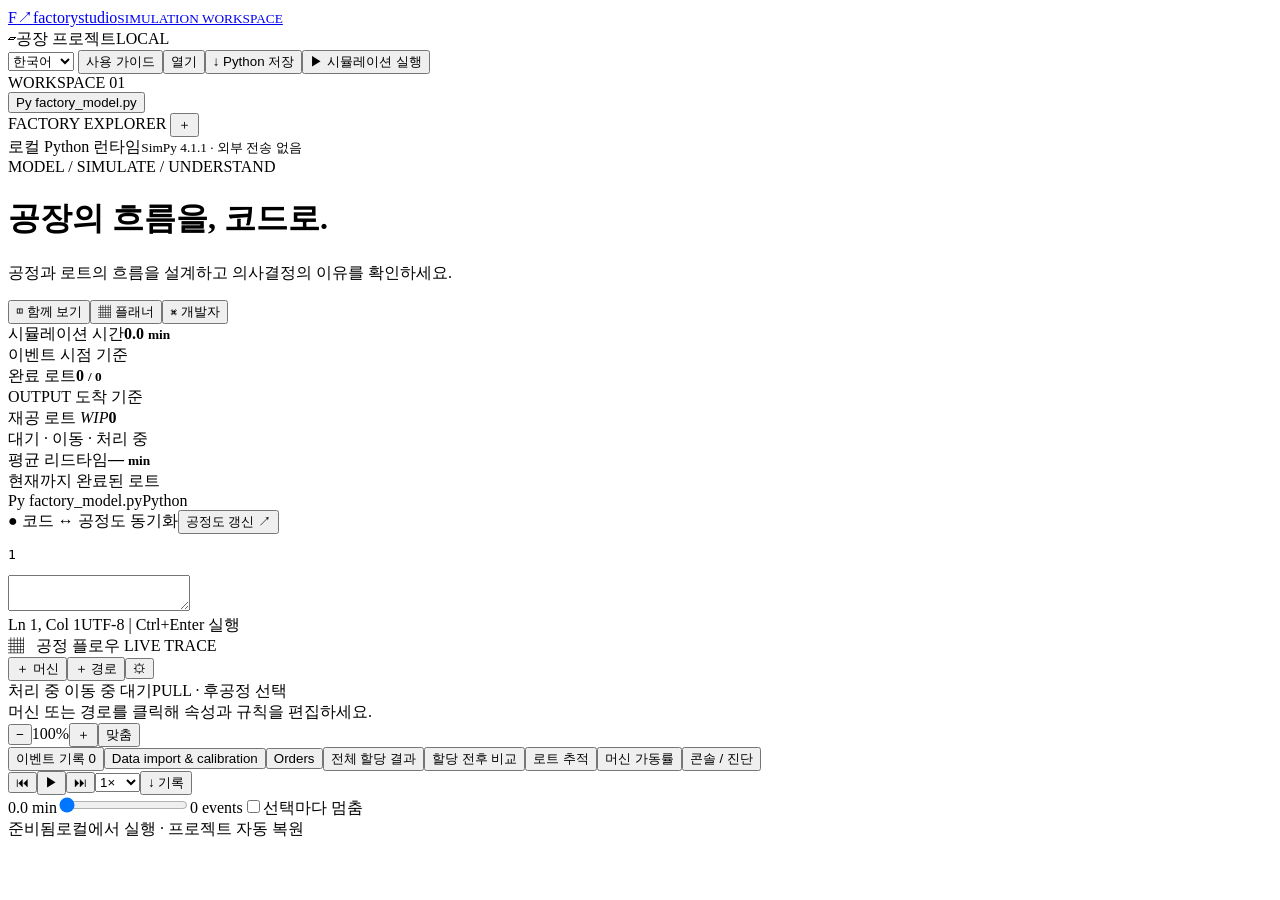
==== web/index.html @ 98c3a2cf "Merge af9ca81ef513175abc78a599cdc5da5376749696 into 3373fd9f7fd97f64b5a0c230c02175dd20cf738f" ====
<!doctype html>
<html lang="ko">
  <head>
    <meta charset="utf-8" />
    <meta name="viewport" content="width=device-width,initial-scale=1" />
    <title>Factory Studio · SimPy IDE</title>
    <link rel="stylesheet" href="/vendor/codemirror/codemirror.css" />
    <link rel="stylesheet" href="/vendor/codemirror/dialog.css" />
    <link rel="stylesheet" href="/vendor/codemirror/show-hint.css" />
    <link rel="stylesheet" href="/style.css" />
    <script src="/vendor/codemirror/codemirror.js" defer></script>
    <script src="/vendor/codemirror/python.js" defer></script>
    <script src="/vendor/codemirror/matchbrackets.js" defer></script>
    <script src="/vendor/codemirror/comment.js" defer></script>
    <script src="/vendor/codemirror/searchcursor.js" defer></script>
    <script src="/vendor/codemirror/dialog.js" defer></script>
    <script src="/vendor/codemirror/search.js" defer></script>
    <script src="/vendor/codemirror/show-hint.js" defer></script>
    <script src="/locales.js" defer></script>
    <script src="/i18n.js" defer></script>
    <script src="/allocation-results.js" defer></script>
    <script src="/order-projection.js" defer></script>
    <script src="/order-ui.js" defer></script>
    <script src="/data-core.js" defer></script>
    <script src="/data-ui.js" defer></script>
    <script src="/app.js" defer></script>
  </head>
  <body>
    <header class="topbar">
      <a class="brand" href="/" aria-label="Factory Studio 홈" data-i18n-aria-label="ui_261"
        ><span class="brand-icon">F<span>↗</span></span
        ><span
          >factory<span class="brand-light">studio</span><small><span data-i18n="simulation_workspace">SIMULATION WORKSPACE</span></small></span
        ></a
      >
      <div class="project-title">
        <span class="folder-icon">▱</span><span id="project-name"><span data-i18n="ui_14">공장 프로젝트</span></span
        ><span class="badge"><span data-i18n="local">LOCAL</span></span>
      </div>
      <nav><select id="language" aria-label="Language"><option value="ko">한국어</option><option value="en">English</option><option value="ja">日本語</option></select>
        <button id="help-button" class="quiet"><span data-i18n="ui_208">사용 가이드</span></button
        ><button id="import-button" class="quiet"><span data-i18n="ui_209">열기</span></button
        ><button id="save-button"><span data-i18n="ui_210">↓ Python 저장</span></button
        ><button id="run-button" class="primary"><span data-i18n="ui_152">▶ 시뮬레이션 실행</span></button>
      </nav>
    </header>
    <div class="workspace">
      <aside class="sidebar">
        <div class="section-label"><span data-i18n="workspace">WORKSPACE</span> <span>01</span></div>
        <button class="file active" id="file-button">
          <span class="py">Py</span> factory_model.py <span id="dirty-dot"></span>
        </button>
        <div class="section-label tree-heading">
          <span data-i18n="explorer">FACTORY EXPLORER</span>
          <button id="add-process" title="공정 추가" data-i18n-title="ui_106" aria-label="공정 추가" data-i18n-aria-label="ui_106">＋</button>
        </div>
        <div id="tree"></div>
        <div class="sidebar-bottom">
          <div class="local-dot"></div>
          <div><span data-i18n="ui_211">로컬 Python 런타임</span><small><span data-i18n="ui_212">SimPy 4.1.1 · 외부 전송 없음</span></small></div>
        </div>
      </aside>
      <main>
        <div class="workspace-heading">
          <div>
            <div class="eyebrow"><span data-i18n="workflow">MODEL / SIMULATE / UNDERSTAND</span></div>
            <h1><span data-i18n="ui_213">공장의 흐름을, 코드로.</span></h1>
            <p><span data-i18n="ui_214">공정과 로트의 흐름을 설계하고 의사결정의 이유를 확인하세요.</span></p>
          </div>
          <div class="view-switch">
            <button data-view="split" class="active"><span data-i18n="ui_215">◫ 함께 보기</span></button
            ><button data-view="planner"><span data-i18n="ui_216">▦ 플래너</span></button
            ><button data-view="developer"><span data-i18n="ui_217">⌘ 개발자</span></button>
          </div>
        </div>
        <div class="metrics">
          <div>
            <span><span data-i18n="ui_218">시뮬레이션 시간</span></span><strong id="metric-time">0.0 <small>min</small></strong>
            <div class="metric-foot"><span data-i18n="ui_219">이벤트 시점 기준</span></div>
          </div>
          <div>
            <span><span data-i18n="ui_220">완료 로트</span></span><strong id="metric-complete">0 <small>/ 0</small></strong>
            <div class="metric-foot"><span data-i18n="ui_221">OUTPUT 도착 기준</span></div>
          </div>
          <div>
            <span><span data-i18n="ui_222">재공 로트 </span><em>WIP</em></span
            ><strong id="metric-wip">0</strong>
            <div class="metric-foot"><span data-i18n="ui_223">대기 · 이동 · 처리 중</span></div>
          </div>
          <div>
            <span><span data-i18n="ui_224">평균 리드타임</span></span><strong id="metric-cycle">— <small>min</small></strong>
            <div class="metric-foot"><span data-i18n="ui_225">현재까지 완료된 로트</span></div>
          </div>
        </div>
        <div class="studio" id="studio">
          <section class="panel editor-panel">
            <div class="panel-header">
              <span><span class="py">Py</span> factory_model.py</span
              ><span class="subtle">Python</span>
            </div>
            <div class="editor-toolbar">
              <span id="sync-status" class="good"><span data-i18n="ui_12">● 코드 ↔ 공정도 동기화</span></span
              ><button id="apply-code" class="quiet"><span data-i18n="ui_226">공정도 갱신 ↗</span></button>
            </div>
            <div class="code-wrap">
              <pre id="line-numbers" aria-hidden="true">1</pre>
              <textarea
                id="code"
                aria-label="Python 코드 편집기" data-i18n-aria-label="ui_158"
                spellcheck="false"
                wrap="off"
              ></textarea>
            </div>
            <div class="editor-footer">
              <span id="cursor-position">Ln 1, Col 1</span
              ><span>UTF-8 <span class="divider">|</span><span data-i18n="ui_227"> Ctrl+Enter 실행</span></span>
            </div>
          </section>
          <section class="panel graph-panel">
            <div class="panel-header">
              <span><span data-i18n="ui_228">▦ &nbsp; 공정 플로우 </span><span class="badge soft"><span data-i18n="live_trace">LIVE TRACE</span></span></span>
              <div>
                <button id="add-machine" class="quiet"><span data-i18n="ui_229">＋ 머신</span></button
                ><button id="add-route" class="quiet"><span data-i18n="ui_230">＋ 경로</span></button
                ><button id="settings-button" title="실행 설정" data-i18n-title="ui_110" aria-label="실행 설정" data-i18n-aria-label="ui_110">⚙</button>
              </div>
            </div>
            <div class="graph-toolbar">
              <span
                ><i class="legend green"></i><span data-i18n="ui_30">처리 중 </span><i class="legend orange"></i><span data-i18n="ui_29">이동 중
                </span><i class="legend gray"></i><span data-i18n="ui_2">대기</span></span
              ><span id="mode-label"><span data-i18n="ui_15">PULL · 후공정 선택</span></span>
            </div>
            <div class="graph-viewport" id="graph-viewport"><div id="graph"></div></div>
            <div class="graph-footer">
              <span id="graph-caption"><span data-i18n="ui_231">머신 또는 경로를 클릭해 속성과 규칙을 편집하세요.</span></span>
              <div>
                <button id="zoom-out" aria-label="축소" data-i18n-aria-label="ui_262">−</button><span id="zoom-label">100%</span
                ><button id="zoom-in" aria-label="확대" data-i18n-aria-label="ui_263">＋</button
                ><button id="zoom-fit"><span data-i18n="ui_232">맞춤</span></button>
              </div>
            </div>
          </section>
        </div>
        <section class="panel trace-panel">
          <div class="trace-top">
            <div class="tabs">
              <button class="active" data-tab="events"><span data-i18n="ui_233">
                이벤트 기록 </span><span id="event-count">0</span></button
              ><button data-tab="data"><span data-i18n="data_title">Data import &amp; calibration</span></button
              ><button data-tab="orders"><span data-i18n="order_title">Orders</span></button
              ><button data-tab="results"><span data-i18n="ui_234">전체 할당 결과</span></button
              ><button data-tab="allocations"><span data-i18n="ui_139">할당 전후 비교</span></button
              ><button data-tab="lots"><span data-i18n="ui_235">로트 추적</span></button
              ><button data-tab="utilization"><span data-i18n="ui_236">머신 가동률</span></button
              ><button data-tab="console"><span data-i18n="ui_237">콘솔 / 진단 </span><span id="diagnostic-count"></span></button>
            </div>
            <div class="playback">
              <button id="rewind-button" title="처음으로" data-i18n-title="ui_264" aria-label="처음으로" data-i18n-aria-label="ui_264">⏮</button
              ><button id="play-button" title="재생 / 일시정지" data-i18n-title="ui_265" aria-label="재생 / 일시정지" data-i18n-aria-label="ui_265">
                ▶</button
              ><button id="step-button" title="다음 이벤트" data-i18n-title="ui_266" aria-label="다음 이벤트" data-i18n-aria-label="ui_266">⏭</button
              ><select id="speed" aria-label="재생 속도" data-i18n-aria-label="ui_267">
                <option value="1">1×</option>
                <option value="4">4×</option>
                <option value="12">12×</option></select
              ><button id="export-trace" class="quiet"><span data-i18n="ui_238">↓ 기록</span></button>
            </div>
          </div>
          <div class="timeline-row">
            <span id="timeline-time">0.0 min</span
            ><input
              type="range"
              id="timeline"
              min="0"
              max="0"
              value="0"
              aria-label="이벤트 타임라인" data-i18n-aria-label="ui_268"
            /><span id="timeline-end">0 events</span
            ><label class="break-control"
              ><input type="checkbox" id="break-decision" /><span data-i18n="ui_239">선택마다 멈춤</span></label
            >
          </div>
          <div id="trace-content"></div>
        </section>
      </main>
      <aside id="inspector" class="inspector" hidden>
        <div class="panel-header">
          <span id="inspector-title"><span data-i18n="ui_65">속성</span></span
          ><button id="close-inspector" aria-label="속성 패널 닫기" data-i18n-aria-label="ui_269">×</button>
        </div>
        <div id="inspector-content"></div>
      </aside>
    </div>
    <footer class="statusbar">
      <span><i class="local-dot"></i><span id="status"><span data-i18n="ui_240">준비됨</span></span></span
      ><span id="runtime-status"><span data-i18n="ui_241">로컬에서 실행 · 프로젝트 자동 복원</span></span>
    </footer>
    <input id="file-input" type="file" accept=".py" hidden />
    <dialog id="help">
      <div class="dialog-header">
        <h2><span data-i18n="ui_242">Factory Studio 시작하기</span></h2>
        <button id="close-help" aria-label="가이드 닫기" data-i18n-aria-label="ui_270">×</button>
      </div>
      <p><span data-i18n="ui_243">개발자는 Python으로, 제조 플래너는 공정도로 같은 모델을 편집합니다.</span></p>
      <ol>
        <li>
          <b><span data-i18n="ui_244">설계:</span></b><span data-i18n="ui_245"> 머신·경로를 클릭해 속성을 수정하세요. MODEL 선언부가 갱신되고 사용자 함수는
          보존됩니다.
        </span></li>
        <li>
          <b><span data-i18n="ui_246">프로그래밍:</span></b><span data-i18n="ui_247"> MODEL은 Python 리터럴로 작성하세요. choose_candidate와 processing_time
          함수에서 상세 로직을 구현합니다. 코드 수정은 공정도에 자동 반영됩니다.
        </span></li>
        <li>
          <b><span data-i18n="ui_248">실행:</span></b><span data-i18n="ui_249"> 실행 버튼 또는 Ctrl+Enter. 실제 SimPy가 로컬 Python에서 실행됩니다. 실행
          중에는 버튼으로 중지할 수 있습니다.
        </span></li>
        <li>
          <b><span data-i18n="ui_250">관찰:</span></b><span data-i18n="ui_251"> 재생·일시정지·다음 이벤트 또는 타임라인으로 기록을 탐색합니다. ‘선택마다
          멈춤’은 의사결정 기록 재생을 멈춥니다.
        </span></li>
        <li>
          <b><span data-i18n="ui_252">이해:</span></b><span data-i18n="ui_253"> 이벤트를 클릭하면 선택 후보와 이유가 표시됩니다. 로트를 선택하면 해당 경로와
          이력만 강조됩니다.
        </span></li>
        <li>
          <b><span data-i18n="ui_254">저장:</span></b><span data-i18n="ui_255"> Ctrl+S로 Python 파일 다운로드. 브라우저에도 자동 저장됩니다. Python 파일을
          열어 이어서 작업하세요.
        </span></li>
      </ol>
      <p>
        <b><span data-i18n="ui_256">모델 의미:</span></b><span data-i18n="ui_257"> 머신 1대는 한 번에 로트 하나를 처리합니다. 연결 경로로 직렬·병렬 구성을
        표현하며, 공정·라인은 머신의 그룹입니다. 경로 우선순위는 낮은 숫자가 먼저입니다. 출력 대기
        공간은 무제한이며, 이동 중 목적지 머신은 예약됩니다.
      </span></p>
      <p>
        <b><span data-i18n="ui_258">실행 범위:</span></b><span data-i18n="ui_259"> 로트 분할·병합·배치 처리와 LLM 연동은 포함하지 않습니다. 재생은 기록된
        제조 이벤트 단위이며 Python 줄 단위 디버거가 아닙니다.
      </span></p>
      <p class="notice"><span data-i18n="ui_260">
        열어 실행한 Python은 이 컴퓨터의 사용자 권한으로 동작합니다. 신뢰하는 파일만 실행하세요.
        초기 설치 이후 인터넷 없이 사용할 수 있습니다.
      </span></p>
    </dialog>
    <div id="toast" role="status" hidden></div>
  </body>
</html>
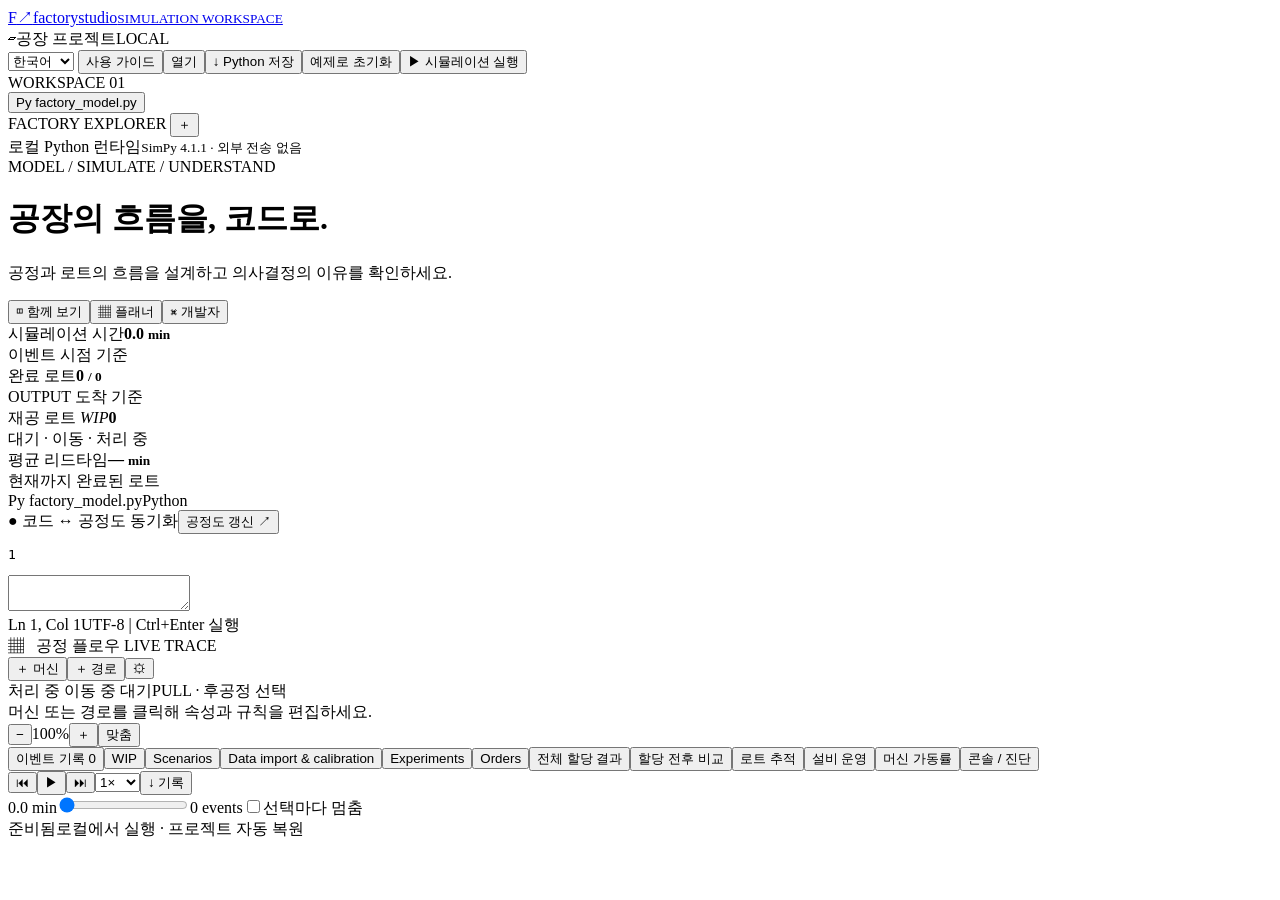
==== commit b63d2209: "Add bounded seeded experiments with uncertainty and portable results" ====
--- a/web/index.html
+++ b/web/index.html
@@ -19,10 +19,18 @@
     <script src="/locales.js" defer></script>
     <script src="/i18n.js" defer></script>
     <script src="/allocation-results.js" defer></script>
+    <script src="/inventory-projection.js" defer></script>
+    <script src="/inventory-ui.js" defer></script>
+    <script src="/browser-runtime.js" defer></script>
     <script src="/order-projection.js" defer></script>
     <script src="/order-ui.js" defer></script>
+    <script src="/operations.js" defer></script>
+    <script src="/scenario-comparison.js" defer></script>
+    <script src="/scenario-ui.js" defer></script>
     <script src="/data-core.js" defer></script>
     <script src="/data-ui.js" defer></script>
+    <script src="/experiment-core.js" defer></script>
+    <script src="/experiment-ui.js" defer></script>
     <script src="/app.js" defer></script>
   </head>
   <body>
@@ -41,6 +49,7 @@
         <button id="help-button" class="quiet"><span data-i18n="ui_208">사용 가이드</span></button
         ><button id="import-button" class="quiet"><span data-i18n="ui_209">열기</span></button
         ><button id="save-button"><span data-i18n="ui_210">↓ Python 저장</span></button
+        ><button id="reset-button"><span data-i18n="public_reset">예제로 초기화</span></button
         ><button id="run-button" class="primary"><span data-i18n="ui_152">▶ 시뮬레이션 실행</span></button>
       </nav>
     </header>
@@ -147,11 +156,15 @@
             <div class="tabs">
               <button class="active" data-tab="events"><span data-i18n="ui_233">
                 이벤트 기록 </span><span id="event-count">0</span></button
+              ><button data-tab="wip"><span data-i18n="wip_title">WIP</span></button
+              ><button data-tab="scenarios"><span data-i18n="sc_title">Scenarios</span></button
               ><button data-tab="data"><span data-i18n="data_title">Data import &amp; calibration</span></button
+              ><button data-tab="experiments"><span data-i18n="ex_title">Experiments</span></button
               ><button data-tab="orders"><span data-i18n="order_title">Orders</span></button
               ><button data-tab="results"><span data-i18n="ui_234">전체 할당 결과</span></button
               ><button data-tab="allocations"><span data-i18n="ui_139">할당 전후 비교</span></button
               ><button data-tab="lots"><span data-i18n="ui_235">로트 추적</span></button
+              ><button data-tab="operations"><span data-i18n="ops_title">설비 운영</span></button
               ><button data-tab="utilization"><span data-i18n="ui_236">머신 가동률</span></button
               ><button data-tab="console"><span data-i18n="ui_237">콘솔 / 진단 </span><span id="diagnostic-count"></span></button>
             </div>
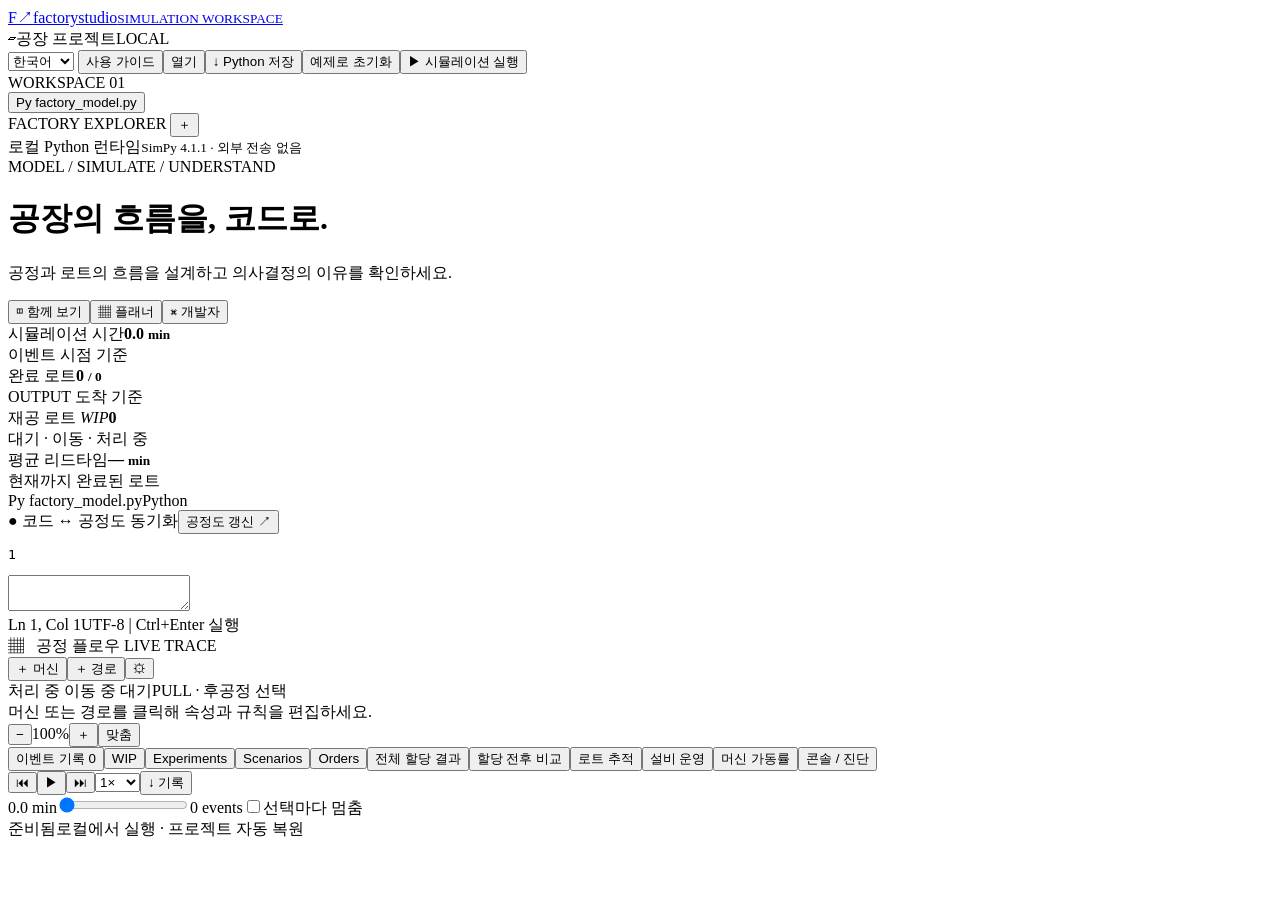
==== commit 07e84931: "Add bounded seeded experiments with uncertainty and portable results" ====
--- a/web/index.html
+++ b/web/index.html
@@ -27,8 +27,6 @@
     <script src="/operations.js" defer></script>
     <script src="/scenario-comparison.js" defer></script>
     <script src="/scenario-ui.js" defer></script>
-    <script src="/data-core.js" defer></script>
-    <script src="/data-ui.js" defer></script>
     <script src="/experiment-core.js" defer></script>
     <script src="/experiment-ui.js" defer></script>
     <script src="/app.js" defer></script>
@@ -157,9 +155,7 @@
               <button class="active" data-tab="events"><span data-i18n="ui_233">
                 이벤트 기록 </span><span id="event-count">0</span></button
               ><button data-tab="wip"><span data-i18n="wip_title">WIP</span></button
-              ><button data-tab="scenarios"><span data-i18n="sc_title">Scenarios</span></button
-              ><button data-tab="data"><span data-i18n="data_title">Data import &amp; calibration</span></button
-              ><button data-tab="experiments"><span data-i18n="ex_title">Experiments</span></button
+              ><button data-tab="experiments"><span data-i18n="ex_title">Experiments</span></button><button data-tab="scenarios"><span data-i18n="sc_title">Scenarios</span></button
               ><button data-tab="orders"><span data-i18n="order_title">Orders</span></button
               ><button data-tab="results"><span data-i18n="ui_234">전체 할당 결과</span></button
               ><button data-tab="allocations"><span data-i18n="ui_139">할당 전후 비교</span></button
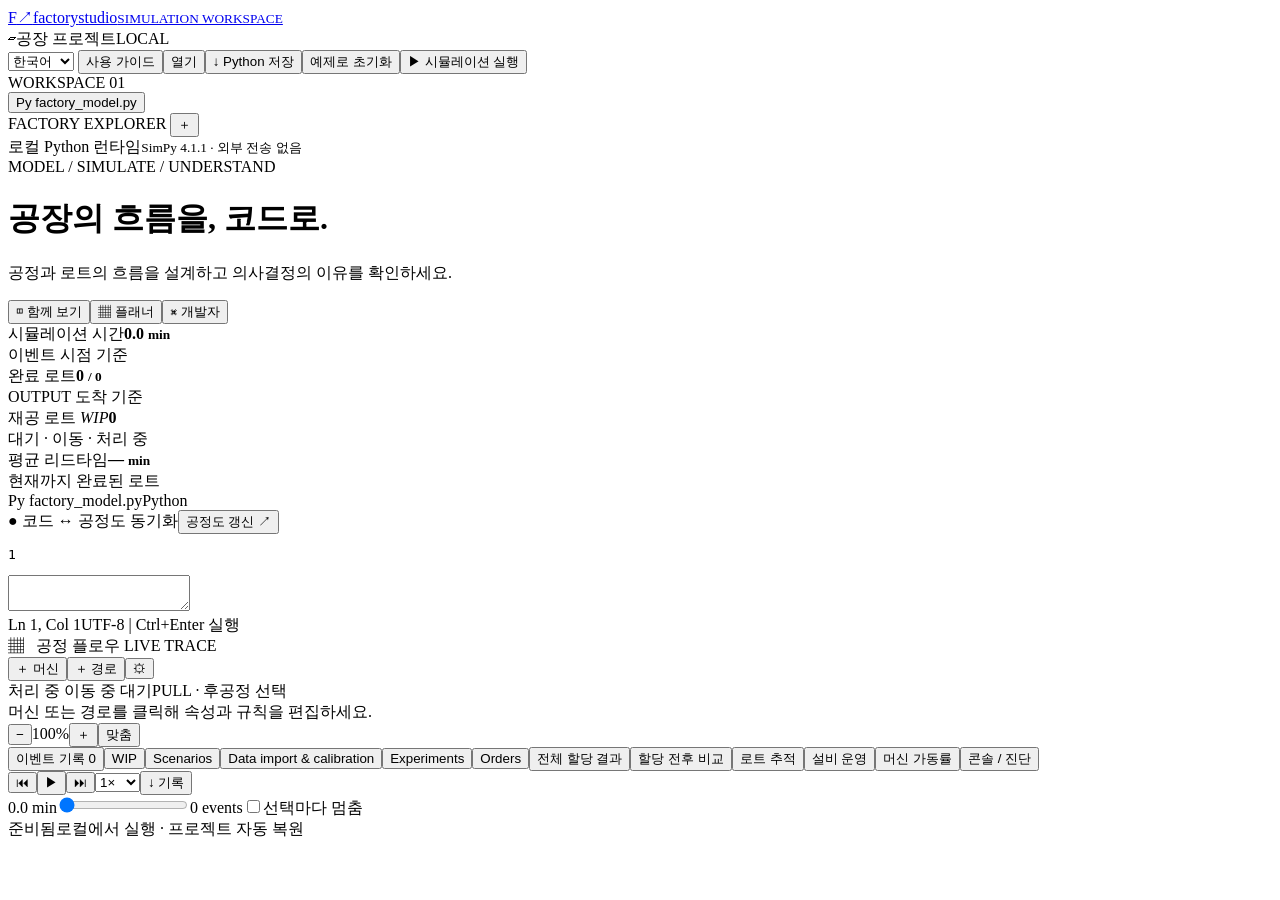
==== commit cb2f1123: "Merge pull request #22 from yunsalmon/feat/persona-operator-prototype Integrate the operator, planne" ====
--- a/web/index.html
+++ b/web/index.html
@@ -27,6 +27,8 @@
     <script src="/operations.js" defer></script>
     <script src="/scenario-comparison.js" defer></script>
     <script src="/scenario-ui.js" defer></script>
+    <script src="/data-core.js" defer></script>
+    <script src="/data-ui.js" defer></script>
     <script src="/experiment-core.js" defer></script>
     <script src="/experiment-ui.js" defer></script>
     <script src="/app.js" defer></script>
@@ -155,7 +157,9 @@
               <button class="active" data-tab="events"><span data-i18n="ui_233">
                 이벤트 기록 </span><span id="event-count">0</span></button
               ><button data-tab="wip"><span data-i18n="wip_title">WIP</span></button
-              ><button data-tab="experiments"><span data-i18n="ex_title">Experiments</span></button><button data-tab="scenarios"><span data-i18n="sc_title">Scenarios</span></button
+              ><button data-tab="scenarios"><span data-i18n="sc_title">Scenarios</span></button
+              ><button data-tab="data"><span data-i18n="data_title">Data import &amp; calibration</span></button
+              ><button data-tab="experiments"><span data-i18n="ex_title">Experiments</span></button
               ><button data-tab="orders"><span data-i18n="order_title">Orders</span></button
               ><button data-tab="results"><span data-i18n="ui_234">전체 할당 결과</span></button
               ><button data-tab="allocations"><span data-i18n="ui_139">할당 전후 비교</span></button
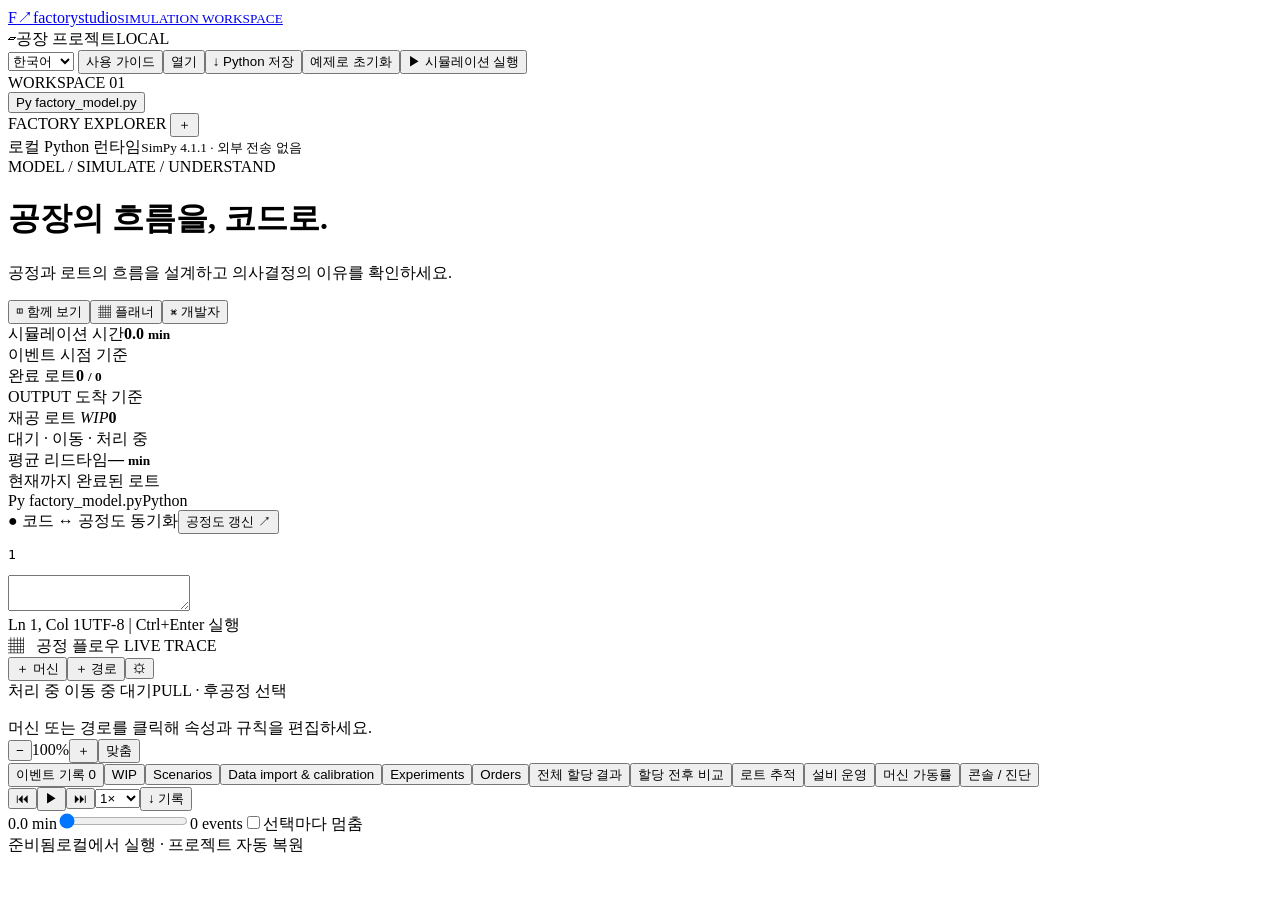
==== commit 0e6d16c7: "Show operational machine states and replay evidence in graph" ====
--- a/web/index.html
+++ b/web/index.html
@@ -25,6 +25,7 @@
     <script src="/order-projection.js" defer></script>
     <script src="/order-ui.js" defer></script>
     <script src="/operations.js" defer></script>
+    <script src="/graph-state.js" defer></script>
     <script src="/scenario-comparison.js" defer></script>
     <script src="/scenario-ui.js" defer></script>
     <script src="/data-core.js" defer></script>
@@ -140,6 +141,7 @@
                 </span><i class="legend gray"></i><span data-i18n="ui_2">대기</span></span
               ><span id="mode-label"><span data-i18n="ui_15">PULL · 후공정 선택</span></span>
             </div>
+            <p id="graph-scope" class="graph-scope" role="status"></p>
             <div class="graph-viewport" id="graph-viewport"><div id="graph"></div></div>
             <div class="graph-footer">
               <span id="graph-caption"><span data-i18n="ui_231">머신 또는 경로를 클릭해 속성과 규칙을 편집하세요.</span></span>
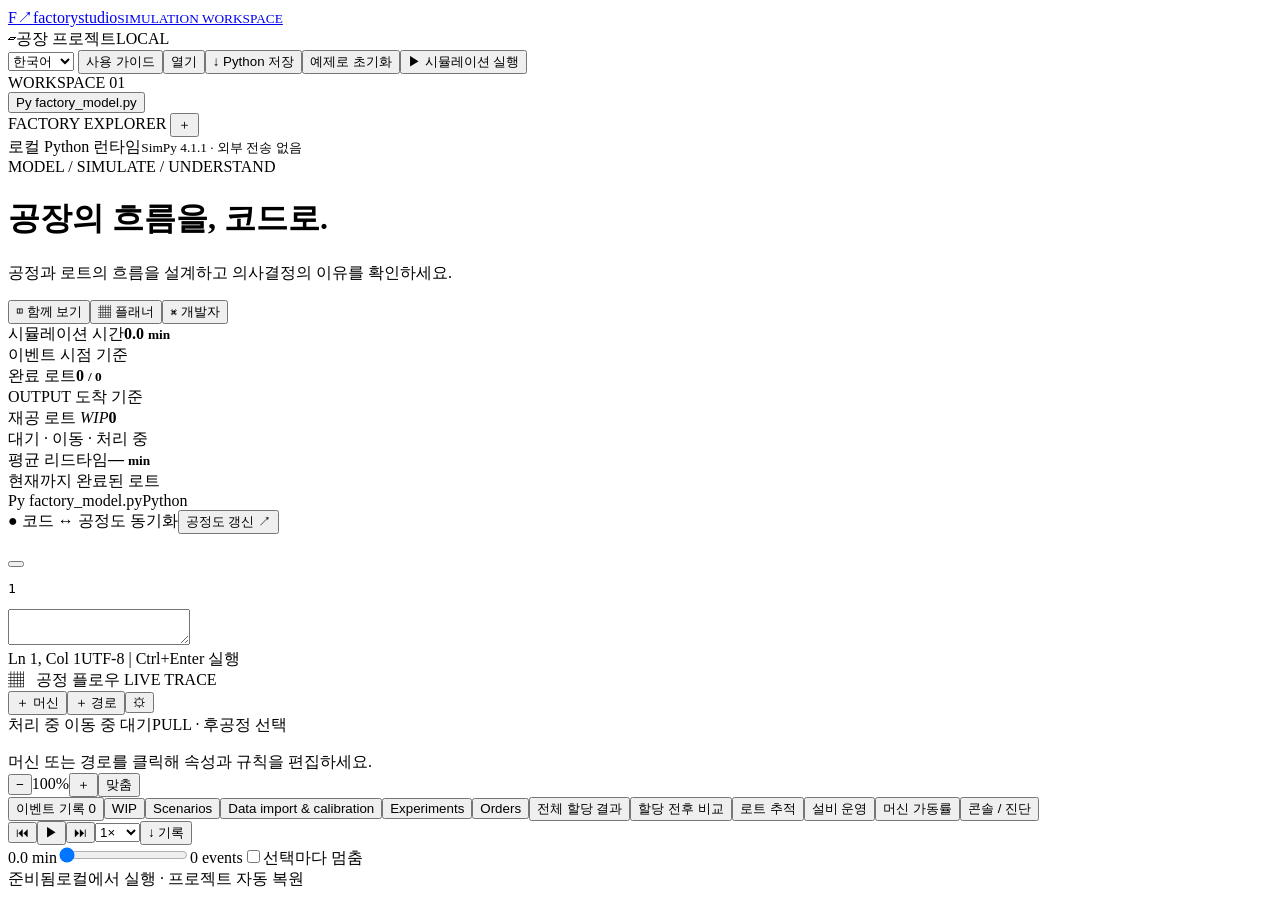
==== commit 284e71c9: "fix: let editor Tab keys navigate without source edits" ====
--- a/web/index.html
+++ b/web/index.html
@@ -112,10 +112,15 @@
               <span id="sync-status" class="good"><span data-i18n="ui_12">● 코드 ↔ 공정도 동기화</span></span
               ><button id="apply-code" class="quiet"><span data-i18n="ui_226">공정도 갱신 ↗</span></button>
             </div>
+            <div class="editor-keyboard-help">
+              <p id="editor-keyboard-help" data-i18n="editor_keyboard_help"></p>
+              <button type="button" id="editor-skip-results" data-i18n="editor_skip_results"></button>
+            </div>
             <div class="code-wrap">
               <pre id="line-numbers" aria-hidden="true">1</pre>
               <textarea
                 id="code"
+                aria-describedby="editor-keyboard-help"
                 aria-label="Python 코드 편집기" data-i18n-aria-label="ui_158"
                 spellcheck="false"
                 wrap="off"
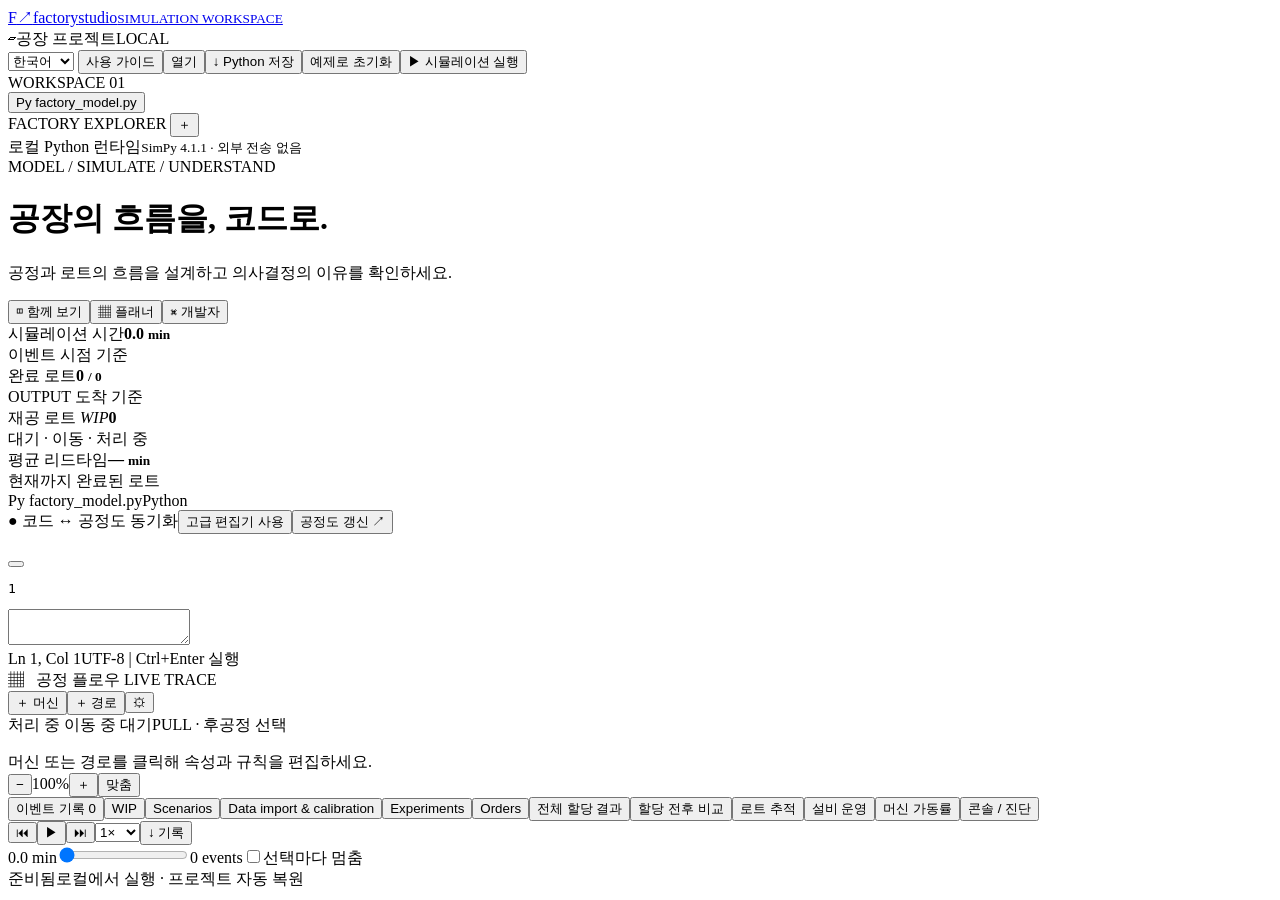
==== commit 33f47042: "Keep small demo interactions responsive" ====
--- a/web/index.html
+++ b/web/index.html
@@ -8,31 +8,7 @@
     <link rel="stylesheet" href="/vendor/codemirror/dialog.css" />
     <link rel="stylesheet" href="/vendor/codemirror/show-hint.css" />
     <link rel="stylesheet" href="/style.css" />
-    <script src="/vendor/codemirror/codemirror.js" defer></script>
-    <script src="/vendor/codemirror/python.js" defer></script>
-    <script src="/vendor/codemirror/matchbrackets.js" defer></script>
-    <script src="/vendor/codemirror/comment.js" defer></script>
-    <script src="/vendor/codemirror/searchcursor.js" defer></script>
-    <script src="/vendor/codemirror/dialog.js" defer></script>
-    <script src="/vendor/codemirror/search.js" defer></script>
-    <script src="/vendor/codemirror/show-hint.js" defer></script>
-    <script src="/locales.js" defer></script>
-    <script src="/i18n.js" defer></script>
-    <script src="/allocation-results.js" defer></script>
-    <script src="/inventory-projection.js" defer></script>
-    <script src="/inventory-ui.js" defer></script>
-    <script src="/browser-runtime.js" defer></script>
-    <script src="/order-projection.js" defer></script>
-    <script src="/order-ui.js" defer></script>
-    <script src="/operations.js" defer></script>
-    <script src="/graph-state.js" defer></script>
-    <script src="/scenario-comparison.js" defer></script>
-    <script src="/scenario-ui.js" defer></script>
-    <script src="/data-core.js" defer></script>
-    <script src="/data-ui.js" defer></script>
-    <script src="/experiment-core.js" defer></script>
-    <script src="/experiment-ui.js" defer></script>
-    <script src="/app.js" defer></script>
+    <script src="/loader.js" defer></script>
   </head>
   <body>
     <header class="topbar">
@@ -103,20 +79,21 @@
           </div>
         </div>
         <div class="studio" id="studio">
-          <section class="panel editor-panel">
+          <section class="panel editor-panel" data-boot-stage>
             <div class="panel-header">
               <span><span class="py">Py</span> factory_model.py</span
               ><span class="subtle">Python</span>
             </div>
             <div class="editor-toolbar">
               <span id="sync-status" class="good"><span data-i18n="ui_12">● 코드 ↔ 공정도 동기화</span></span
+              ><button id="enhance-editor" class="quiet"><span data-i18n="editor_enhance">고급 편집기 사용</span></button
               ><button id="apply-code" class="quiet"><span data-i18n="ui_226">공정도 갱신 ↗</span></button>
             </div>
             <div class="editor-keyboard-help">
               <p id="editor-keyboard-help" data-i18n="editor_keyboard_help"></p>
               <button type="button" id="editor-skip-results" data-i18n="editor_skip_results"></button>
             </div>
-            <div class="code-wrap">
+            <div class="code-wrap" data-boot-stage>
               <pre id="line-numbers" aria-hidden="true">1</pre>
               <textarea
                 id="code"
@@ -131,7 +108,7 @@
               ><span>UTF-8 <span class="divider">|</span><span data-i18n="ui_227"> Ctrl+Enter 실행</span></span>
             </div>
           </section>
-          <section class="panel graph-panel">
+          <section class="panel graph-panel" data-boot-stage>
             <div class="panel-header">
               <span><span data-i18n="ui_228">▦ &nbsp; 공정 플로우 </span><span class="badge soft"><span data-i18n="live_trace">LIVE TRACE</span></span></span>
               <div>
@@ -147,7 +124,7 @@
               ><span id="mode-label"><span data-i18n="ui_15">PULL · 후공정 선택</span></span>
             </div>
             <p id="graph-scope" class="graph-scope" role="status"></p>
-            <div class="graph-viewport" id="graph-viewport"><div id="graph"></div></div>
+            <div class="graph-viewport" id="graph-viewport" data-boot-stage><div id="graph"></div></div>
             <div class="graph-footer">
               <span id="graph-caption"><span data-i18n="ui_231">머신 또는 경로를 클릭해 속성과 규칙을 편집하세요.</span></span>
               <div>
@@ -158,7 +135,7 @@
             </div>
           </section>
         </div>
-        <section class="panel trace-panel">
+        <section class="panel trace-panel" data-boot-stage>
           <div class="trace-top">
             <div class="tabs">
               <button class="active" data-tab="events"><span data-i18n="ui_233">
@@ -201,7 +178,7 @@
               ><input type="checkbox" id="break-decision" /><span data-i18n="ui_239">선택마다 멈춤</span></label
             >
           </div>
-          <div id="trace-content"></div>
+          <div id="trace-content" data-boot-stage></div>
         </section>
       </main>
       <aside id="inspector" class="inspector" hidden>
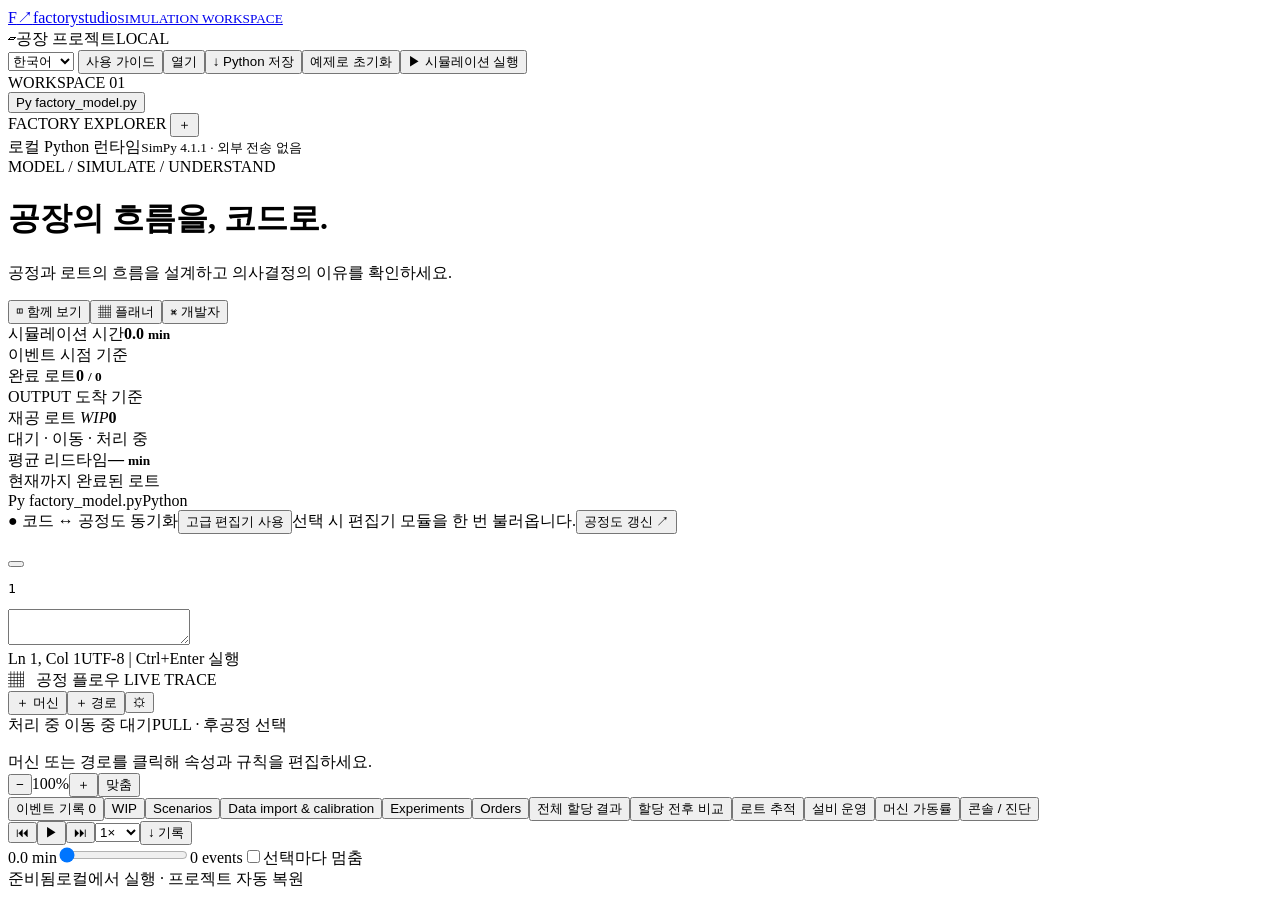
==== commit 5bdc8a0d: "Harden responsive public editor interactions" ====
--- a/web/index.html
+++ b/web/index.html
@@ -87,6 +87,7 @@
             <div class="editor-toolbar">
               <span id="sync-status" class="good"><span data-i18n="ui_12">● 코드 ↔ 공정도 동기화</span></span
               ><button id="enhance-editor" class="quiet"><span data-i18n="editor_enhance">고급 편집기 사용</span></button
+              ><span class="enhance-cost" data-i18n="editor_enhance_cost">선택 시 편집기 모듈을 한 번 불러옵니다.</span
               ><button id="apply-code" class="quiet"><span data-i18n="ui_226">공정도 갱신 ↗</span></button>
             </div>
             <div class="editor-keyboard-help">
